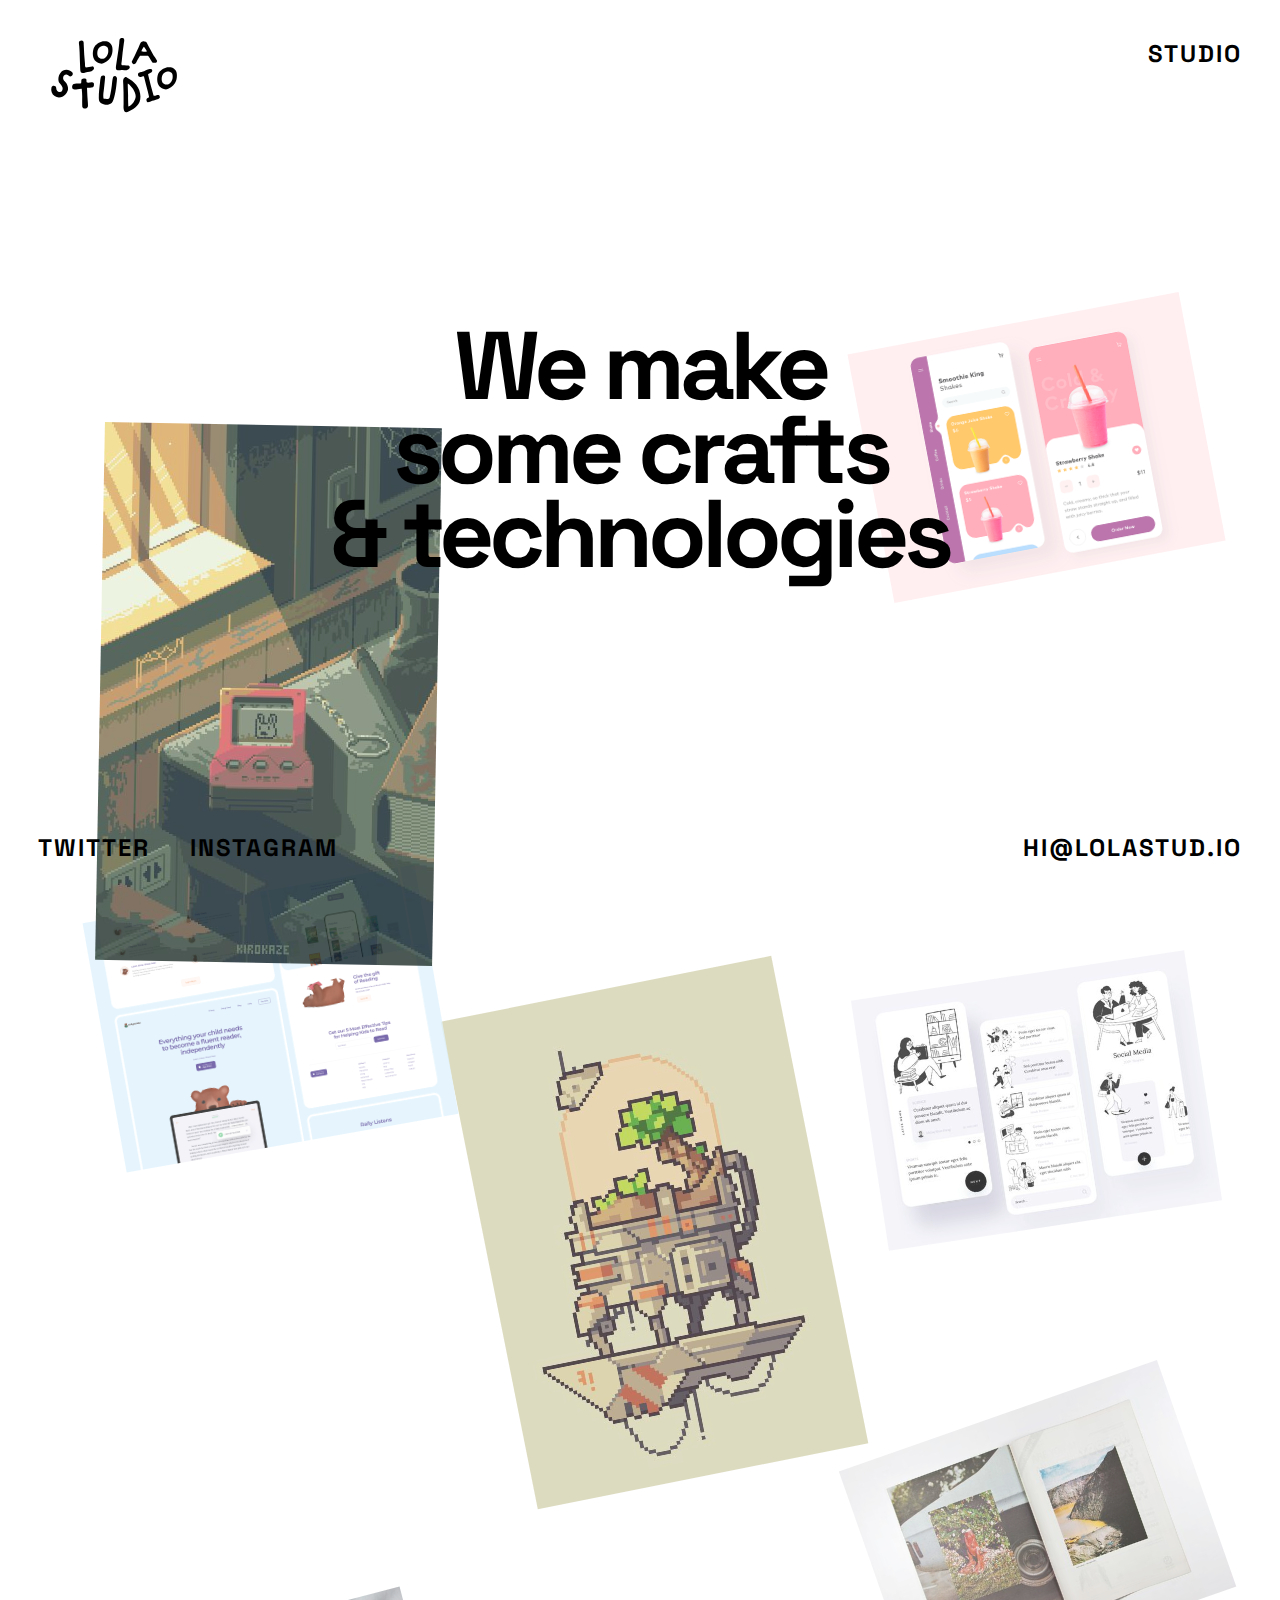
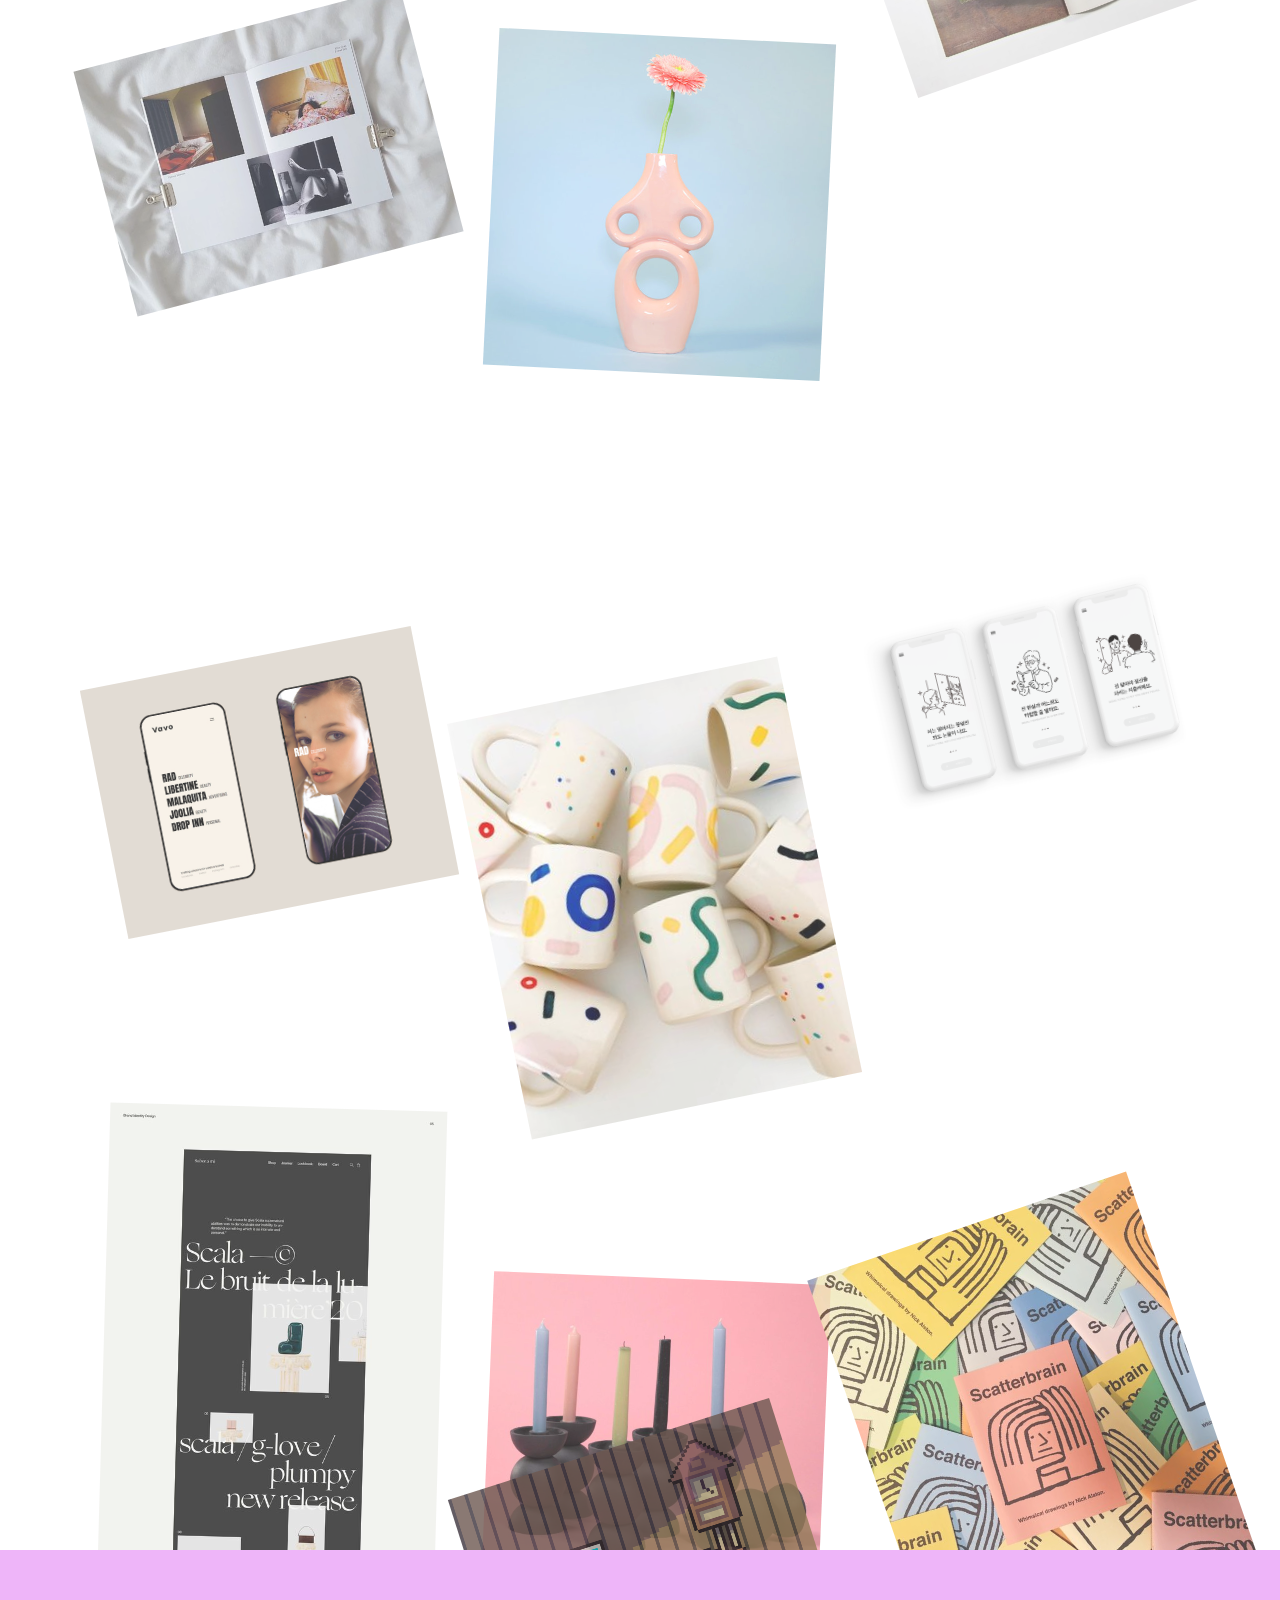
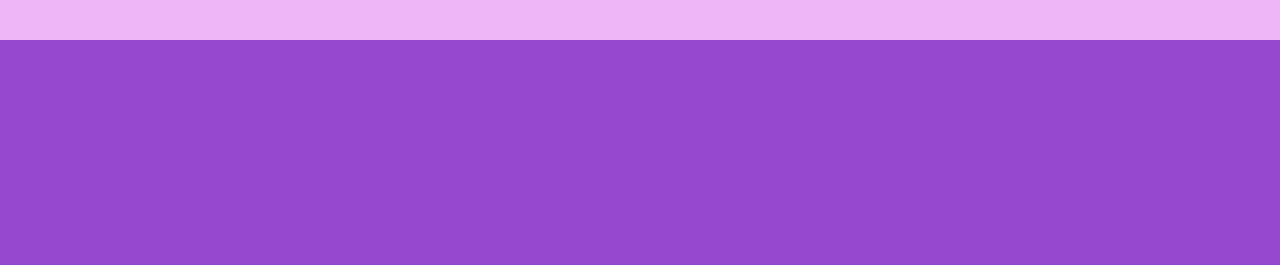
==== bruna/index.html @ c17fbe80 "demo" ====
<!DOCTYPE html>
<html lang="en">

<head>
    <meta charset="UTF-8">
    <meta name="viewport" content="width=device-width, initial-scale=1.0">
    <title>lola studio</title>
    <link rel="stylesheet" href="normalize.css">
    <link rel="stylesheet" href="index.css">
    <link rel="preconnect" href="https://fonts.gstatic.com">
    <link href="https://fonts.googleapis.com/css2?family=Space+Grotesk:wght@300;400;500;600;700&display=swap"
        rel="stylesheet">
</head>

<body>
    <div class="header">
        <a href="/"><img src="images/logo.svg" class="logo" /></a>
        <a class="__push-right">STUDIO</a>
    </div>
    <div class="hero">
        <div class="center">
            <h1>We make<br>some crafts<br>& technologies</h1>
        </div>
        <div class="bottom">
            <div class="social">
                <a>TWITTER</a>
                <a>INSTAGRAM</a>
            </div>
            <a class="email" mailto="hi@lolastud.io">HI@LOLASTUD.IO</a>
        </div>
    </div>
    <div class="padding-box"></div>
    <div class="studio"></div>
    <div class="footer"></div>

    <div class="absolute-bg js-bg">
        <img src="images/ceramic3.jpg"/>
        <img src="images/others.jpg"/>
        <img src="images/app3.jpg"/>
        <img src="images/pixelart.jpg"/>
        <img src="images/app2.webp"/>
        <img src="images/app4.webp"/>
        <img src="images/hardware.jpg"/>
        <img src="images/app5.webp"/>
        <img src="images/app7.png"/>
        <img src="images/book.jpg"/>
        <img src="images/ceramic.jpg"/>
        <img src="images/site3.jpg"/>
        <img src="images/ceramic4.jpg"/>
        <img src="images/here.webp"/>
        <img src="images/others2.jpg"/>
        <img src="images/pixelart2.gif"/>
        <img src="images/pixelart3.gif"/>
        <img src="images/app.webp"/>
        <img src="images/site.jpg"/>
        <img src="images/site2.jpg"/>
        <img src="images/app6.jpg"/>
        <img src="images/ceramic2.jpg"/>
        <img src="images/site6.jpg"/>
    </div>
</body>
<script src="index.js"></script>

</html>
---- bruna/index.css ----
* {
    font-family: "Space Grotesk", sans-serif;
    -webkit-user-select: none; /* Safari */
    -ms-user-select: none; /* IE 10 and IE 11 */
    user-select: none; /* Standard syntax */
}

body {
    width: 100vw;
    overflow-x: hidden;
    box-sizing: border-box;
    padding: 0;
    margin: 0;
}

a {
    font-weight: bold;
    text-transform: uppercase;
    font-size: 24px;
    letter-spacing: 2px;
    font-stretch: expanded;
    /* transform: scale(1.1, 1); */
}

.header {
    width: 100%;
    height: 108px;
    display: flex;
    align-items: center;
    justify-content: center;
    position: relative;
    box-sizing: border-box;
    padding: 38px;
}

.header a {
    display: flex;
    align-items: center;
    justify-content: center;
    height: 100%;
}

.header .__push-right {
    margin-left: auto;
}

.hero {
    width: 100%;
    height: calc(100vh - 108px);
    position: relative;
    z-index: 20;
}

.hero .bottom {
    position: absolute;
    bottom: 0;
    left: 0;
    width: 100%;
    display: flex;
    box-sizing: border-box;
    padding: 38px;
}

.hero .bottom .email {
    margin-left: auto;
}

.hero .bottom .social a {
    margin-right: 36px;
}

.hero .center {
    width: 100%;
    height: calc(100% - 108px);
    display: flex;
    align-items: center;
    justify-content: center;
}

.center h1 {
    font-size: 96px;
    width: 720px;
    text-align: center;
    letter-spacing: -5px;
    line-height: 84px;
}

.logo {
    height: 152px;
    margin-top: 42px;
}

.padding-box {
    width: 100%;
    height: 250vh;
}

.studio {
    z-index: 20;
    background: #eeb5f9;
    box-sizing: border-box;
    padding: 45px;
    position: relative;
}

.footer {
    height: 25vh;
    background: #9649cd;
    z-index: 20;
    position: relative;
}

.absolute-bg {
    width: 100vw;
    position: absolute;
    top: 0;
    left: 0;
    z-index: 10;
    overflow: hidden;
}

.absolute-bg img {
    display: none;
    opacity: 0.8;
}

.absolute-bg img.__active {
    display: block;
    position: absolute;
    transition: 0.2s ease opacity;
}

.absolute-bg img:hover {
    opacity: 1;
    transition: 0.2s ease opacity;
}

.absolute-bg img.ease {
    transition: 0.2s ease all;
}
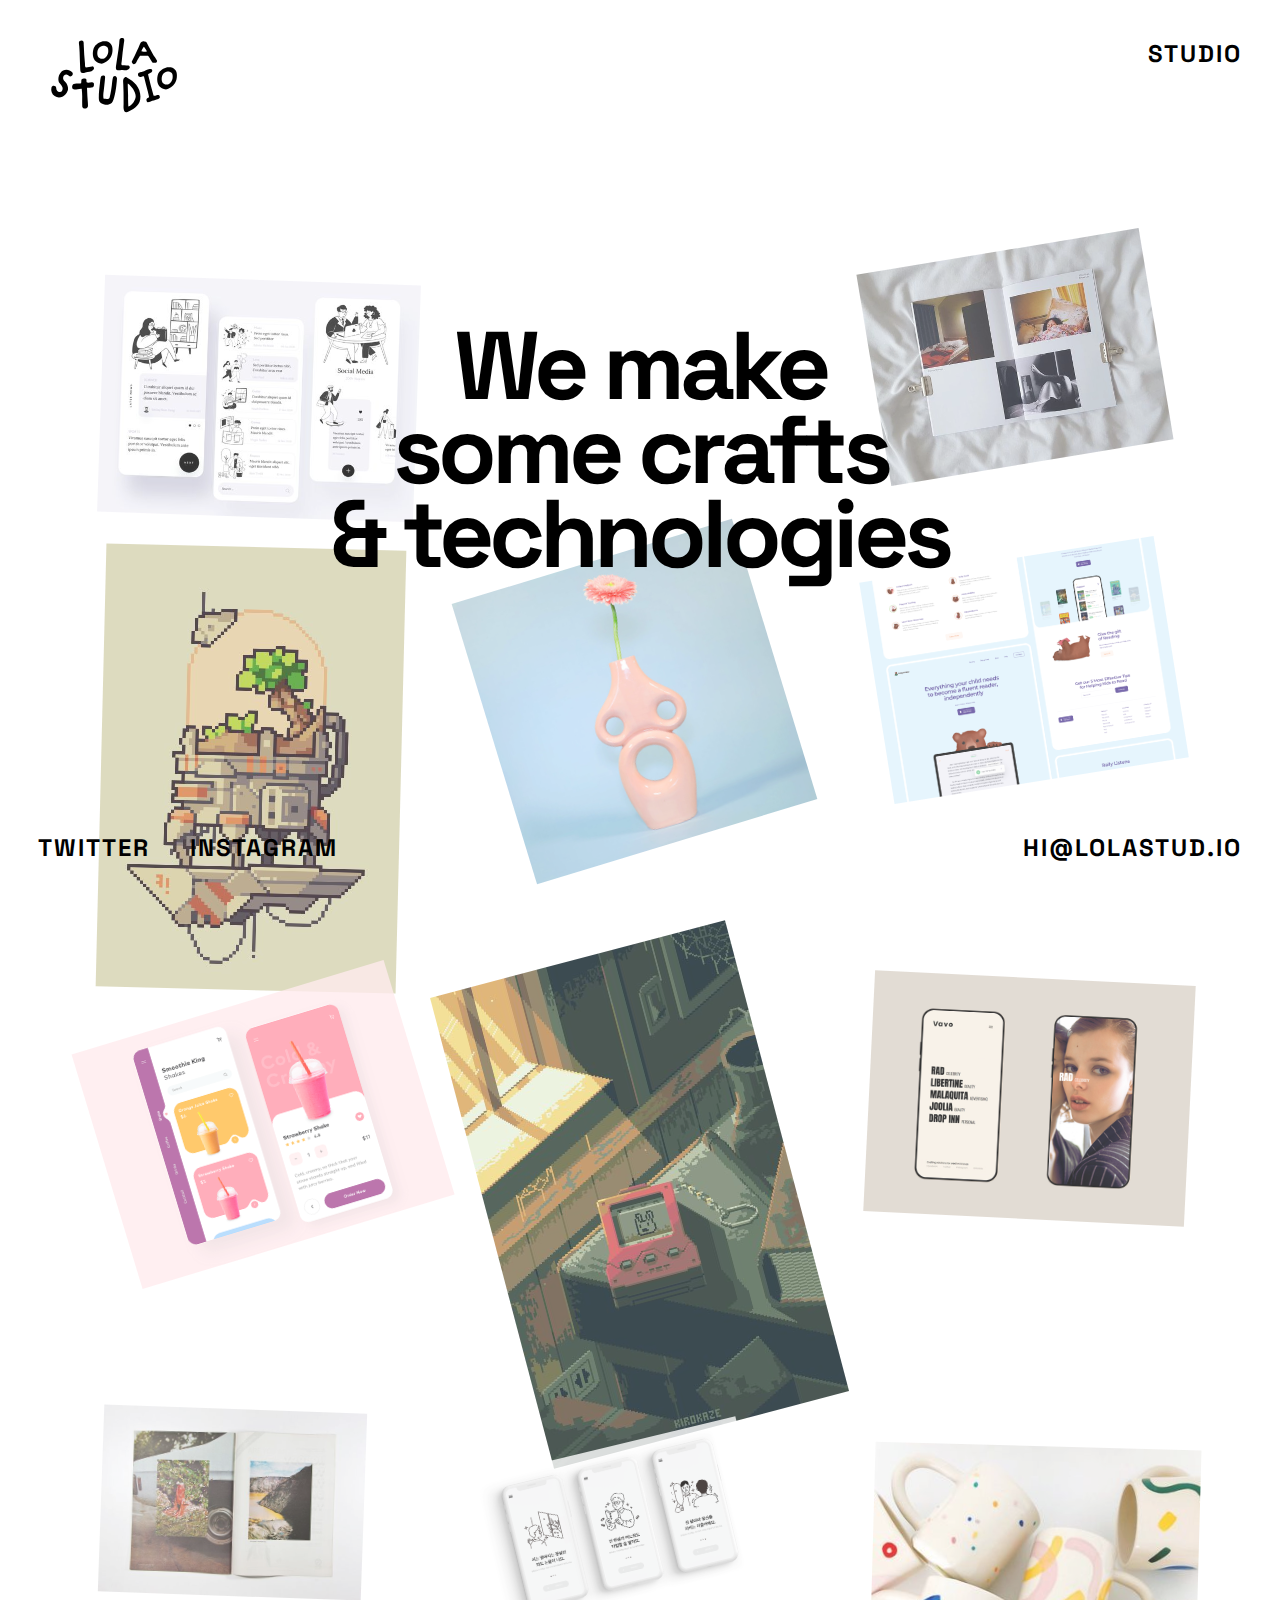
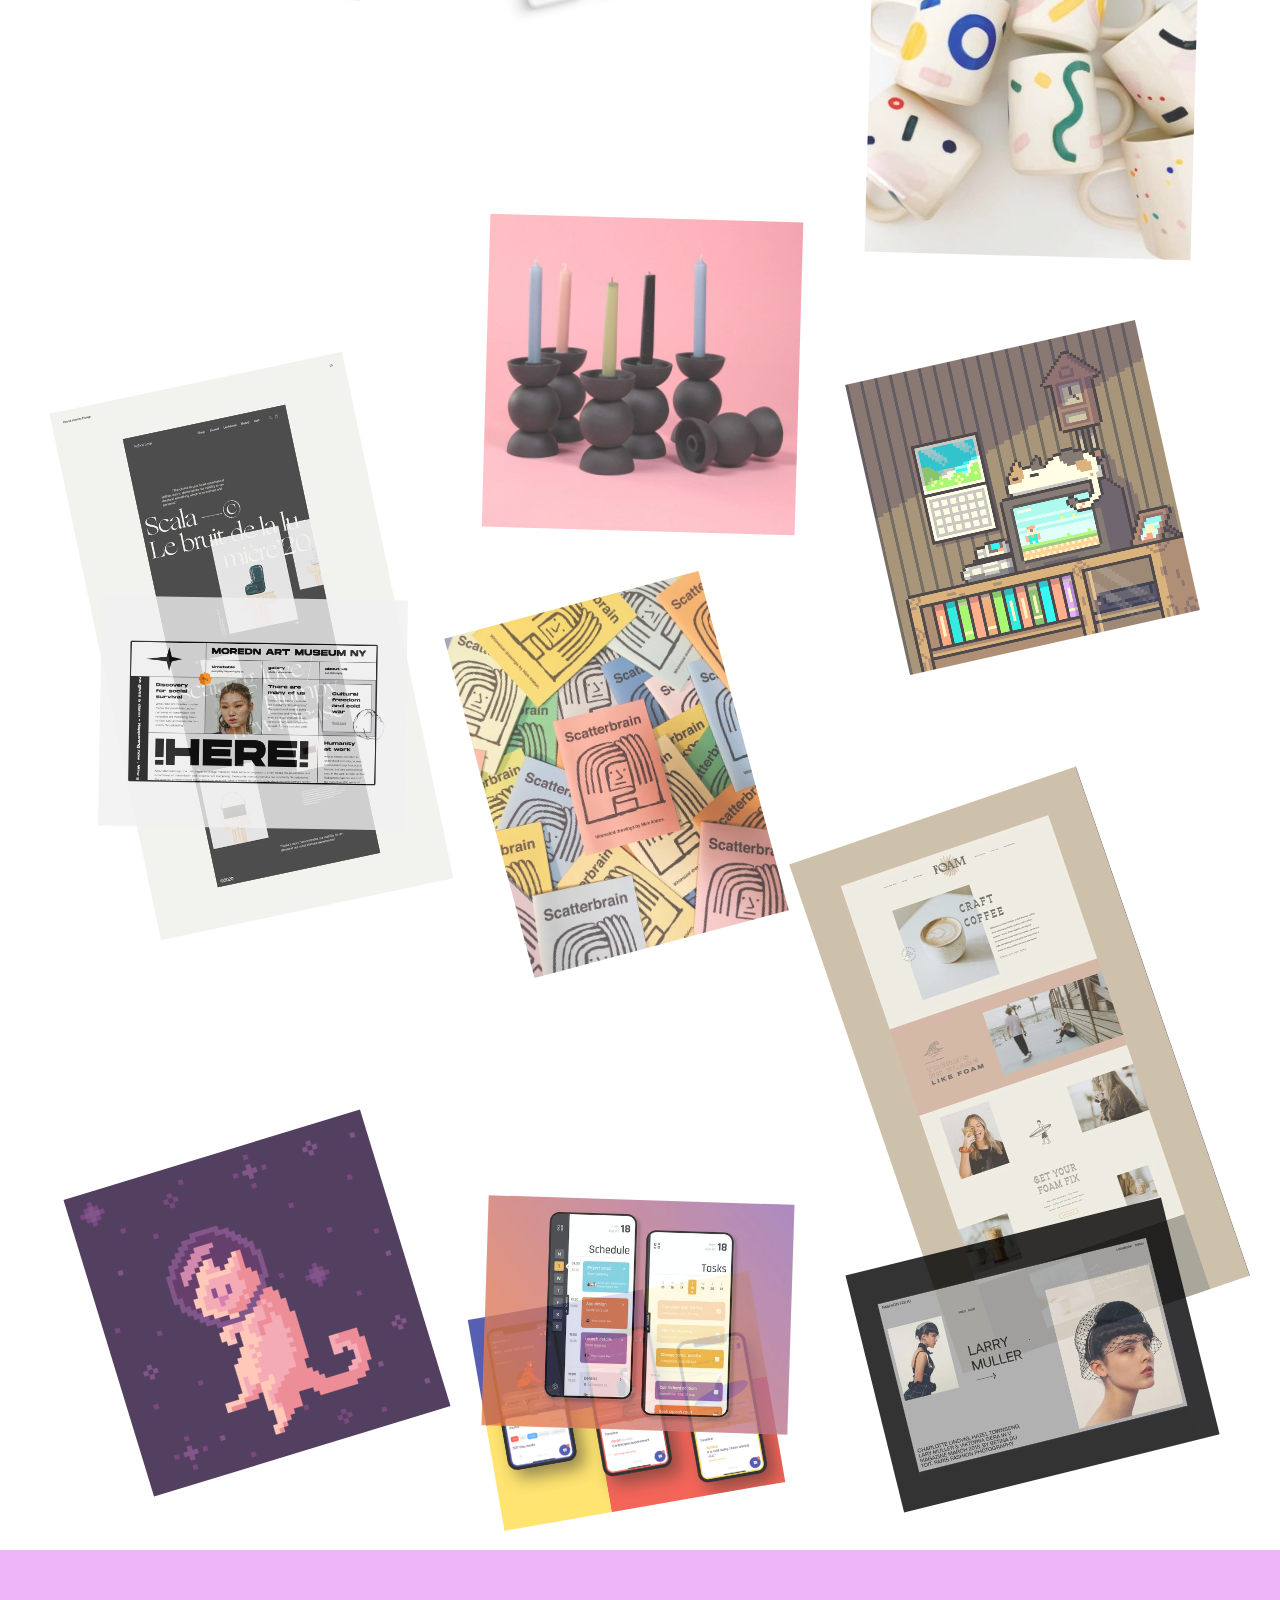
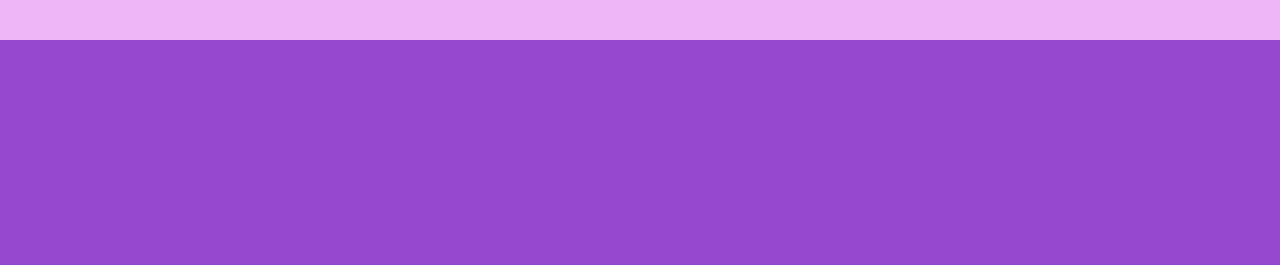
==== commit 6c46375e: "wip" ====
--- a/bruna/index.html
+++ b/bruna/index.html
@@ -56,7 +56,7 @@
         <img src="images/site2.jpg"/>
         <img src="images/app6.jpg"/>
         <img src="images/ceramic2.jpg"/>
-        <img src="images/site6.jpg"/>
+        <!-- <img src="images/site6.jpg"/> -->
     </div>
 </body>
 <script src="index.js"></script>
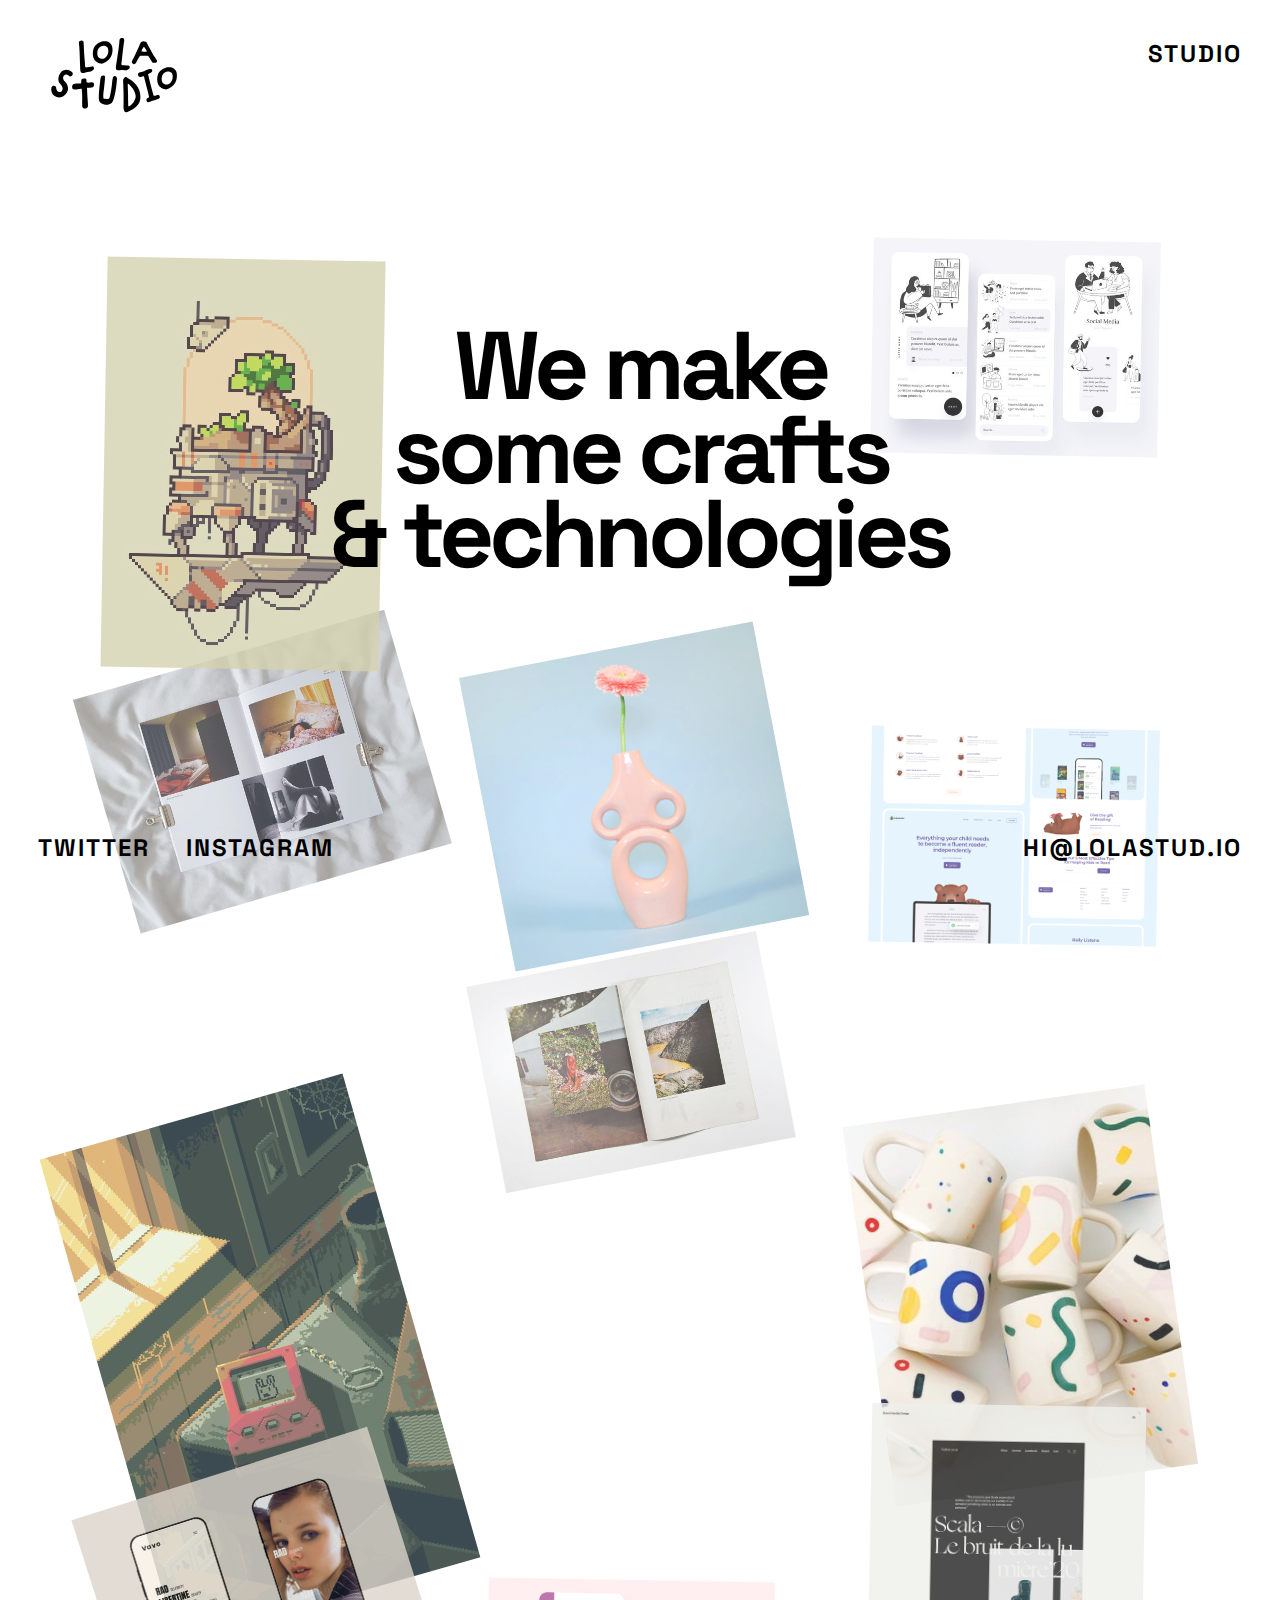
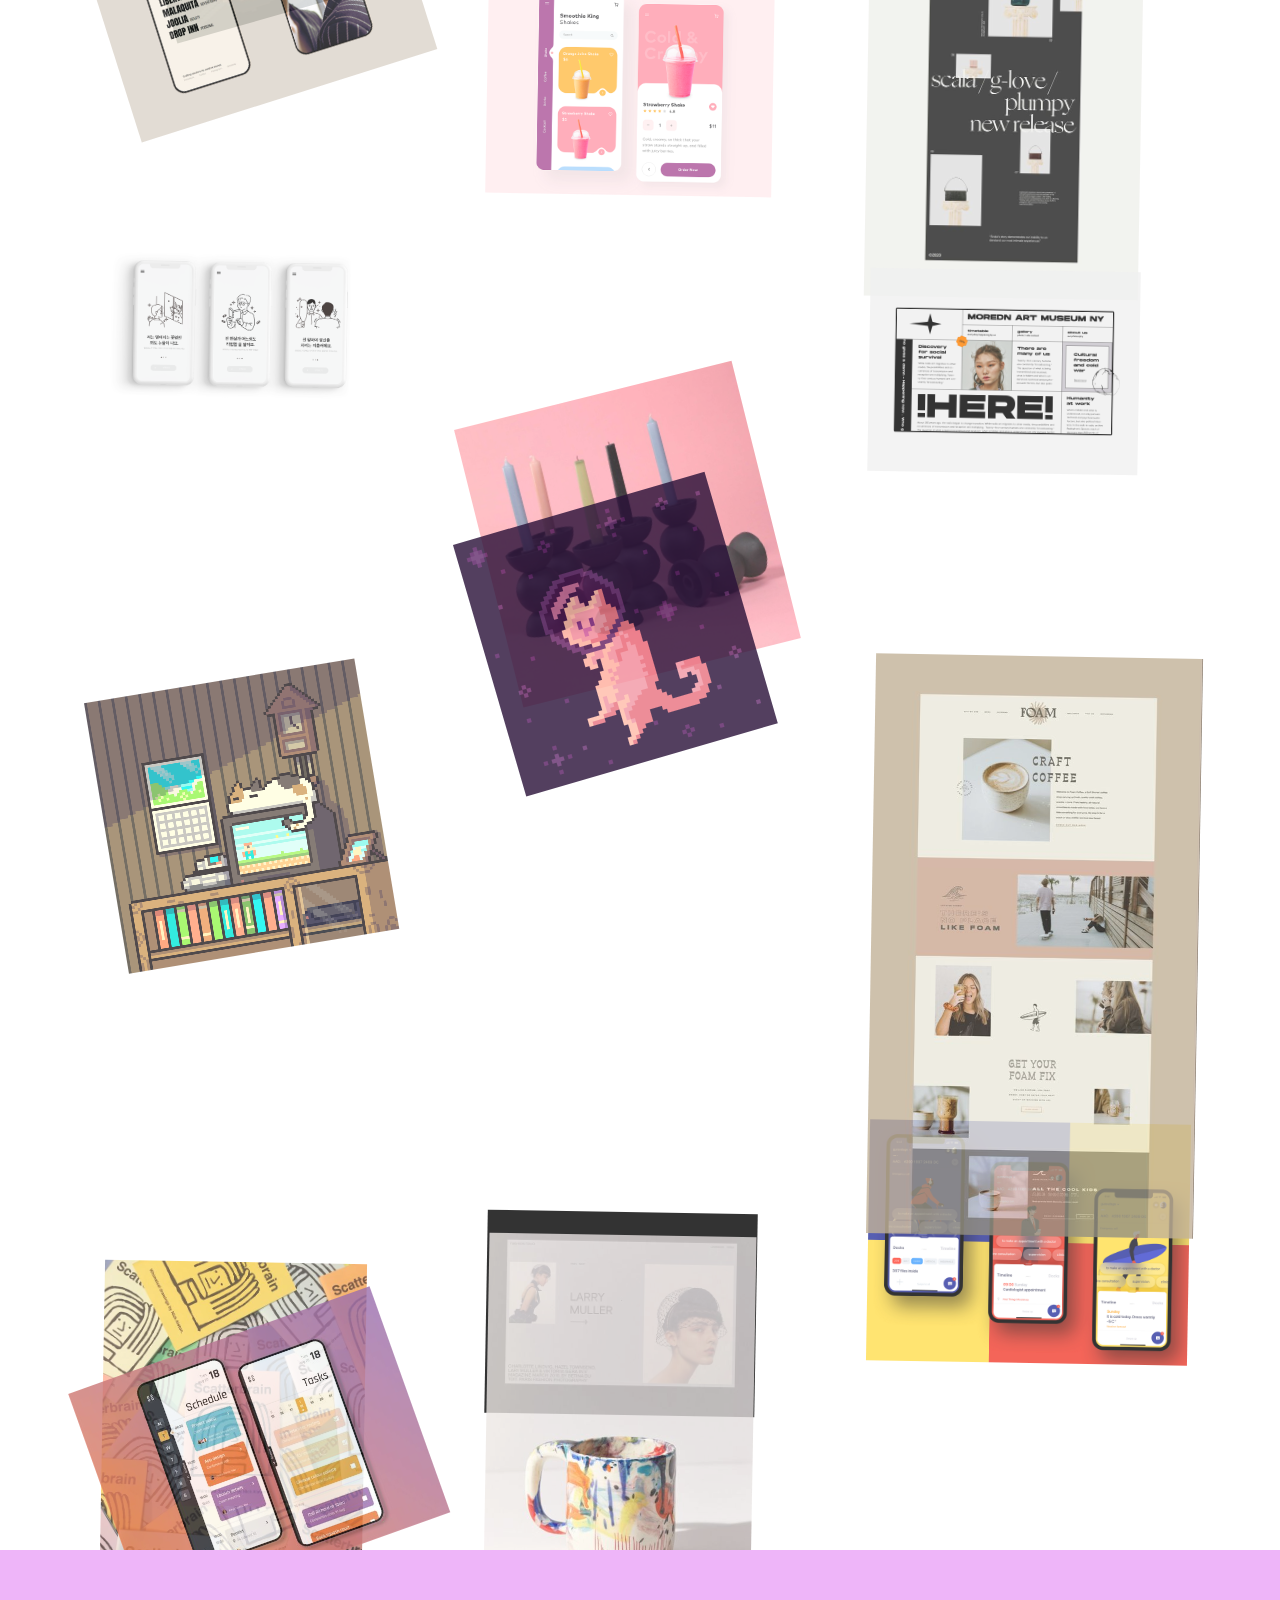
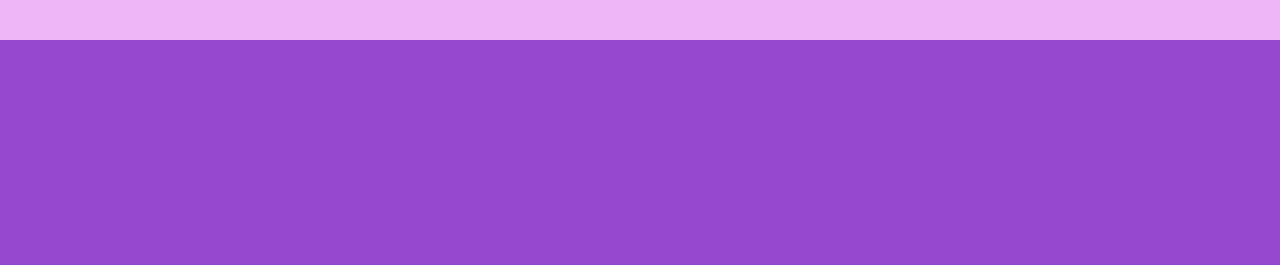
==== commit f96b7e53: "wip" ====
--- a/bruna/index.html
+++ b/bruna/index.html
@@ -10,12 +10,14 @@
     <link rel="preconnect" href="https://fonts.gstatic.com">
     <link href="https://fonts.googleapis.com/css2?family=Space+Grotesk:wght@300;400;500;600;700&display=swap"
         rel="stylesheet">
+    <link rel="shortcut icon" href="/favicon.ico" type="image/x-icon">
+    <link rel="icon" href="/favicon.ico" type="image/x-icon">
 </head>
 
 <body>
     <div class="header">
         <a href="/"><img src="images/logo.svg" class="logo" /></a>
-        <a class="__push-right">STUDIO</a>
+        <div class="js-change __push-right"><a>STUDIO</a></div>
     </div>
     <div class="hero">
         <div class="center">
@@ -23,10 +25,10 @@
         </div>
         <div class="bottom">
             <div class="social">
-                <a>TWITTER</a>
-                <a>INSTAGRAM</a>
-            </div>
-            <a class="email" mailto="hi@lolastud.io">HI@LOLASTUD.IO</a>
+                <div class="js-change"><a>TWITTER</a></div>
+                <div class="js-change"><a>INSTAGRAM</a></div>
+            </div>
+            <div class="js-change email"><a mailto="hi@lolastud.io">HI@LOLASTUD.IO</a></div>
         </div>
     </div>
     <div class="padding-box"></div>
@@ -34,31 +36,208 @@
     <div class="footer"></div>
 
     <div class="absolute-bg js-bg">
-        <img src="images/ceramic3.jpg"/>
-        <img src="images/others.jpg"/>
-        <img src="images/app3.jpg"/>
-        <img src="images/pixelart.jpg"/>
-        <img src="images/app2.webp"/>
-        <img src="images/app4.webp"/>
-        <img src="images/hardware.jpg"/>
-        <img src="images/app5.webp"/>
-        <img src="images/app7.png"/>
-        <img src="images/book.jpg"/>
-        <img src="images/ceramic.jpg"/>
-        <img src="images/site3.jpg"/>
-        <img src="images/ceramic4.jpg"/>
-        <img src="images/here.webp"/>
-        <img src="images/others2.jpg"/>
-        <img src="images/pixelart2.gif"/>
-        <img src="images/pixelart3.gif"/>
-        <img src="images/app.webp"/>
-        <img src="images/site.jpg"/>
-        <img src="images/site2.jpg"/>
-        <img src="images/app6.jpg"/>
-        <img src="images/ceramic2.jpg"/>
+        <div class="draggable js-draggable">
+            <div class="relative-container">
+                <img src="images/ceramic3.jpg" />
+                <div class="description">
+                    <h4>Ceramic</h4>
+                    <p class="description">Lorem ipsum description</p>
+                </div>
+            </div>
+        </div>
+        <div class="draggable js-draggable">
+            <div class="relative-container">
+                <img src="images/others.jpg" />
+                <div class="description">
+                    <h4>Others</h4>
+                    <p class="description">Lorem ipsum description</p>
+                </div>
+            </div>
+        </div>
+        <div class="draggable js-draggable">
+            <div class="relative-container">
+                <img src="images/app3.jpg" />
+                <div class="description">
+                    <h4>App</h4>
+                    <p class="description">Lorem ipsum description</p>
+                </div>
+            </div>
+        </div>
+        <div class="draggable js-draggable">
+            <div class="relative-container">
+                <img src="images/pixelart.jpg" />
+                <div class="description">
+                    <h4>Pixel art</h4>
+                    <p class="description">Lorem ipsum description</p>
+                </div>
+            </div>
+        </div>
+        <div class="draggable js-draggable">
+            <div class="relative-container">
+                <img src="images/app2.webp" />
+                <div class="description">
+                    <h4>App</h4>
+                    <p class="description">Lorem ipsum description</p>
+                </div>
+            </div>
+        </div>
+        <div class="draggable js-draggable">
+            <div class="relative-container">
+                <img src="images/app4.webp" />
+                <div class="description">
+                    <h4>App</h4>
+                    <p class="description">Lorem ipsum description</p>
+                </div>
+            </div>
+        </div>
+        <div class="draggable js-draggable">
+            <div class="relative-container">
+                <img src="images/hardware.jpg" />
+                <div class="description">
+                    <h4>Hardware</h4>
+                    <p class="description">Lorem ipsum description</p>
+                </div>
+            </div>
+        </div>
+        <div class="draggable js-draggable">
+            <div class="relative-container">
+                <img src="images/app5.webp" />
+                <div class="description">
+                    <h4>App</h4>
+                    <p class="description">Lorem ipsum description</p>
+                </div>
+            </div>
+        </div>
+        <div class="draggable js-draggable">
+            <div class="relative-container">
+                <img src="images/app7.png" />
+                <div class="description">
+                    <h4>App</h4>
+                    <p class="description">Lorem ipsum description</p>
+                </div>
+            </div>
+        </div>
+        <div class="draggable js-draggable">
+            <div class="relative-container">
+                <img src="images/book.jpg" />
+                <div class="description">
+                    <h4>Book</h4>
+                    <p class="description">Lorem ipsum description</p>
+                </div>
+            </div>
+        </div>
+        <div class="draggable js-draggable">
+            <div class="relative-container">
+                <img src="images/ceramic.jpg" />
+                <div class="description">
+                    <h4>Ceramic</h4>
+                    <p class="description">Lorem ipsum description</p>
+                </div>
+            </div>
+        </div>
+        <div class="draggable js-draggable">
+            <div class="relative-container">
+                <img src="images/site3.jpg" />
+                <div class="description">
+                    <h4>Web app</h4>
+                    <p class="description">Lorem ipsum description</p>
+                </div>
+            </div>
+        </div>
+        <div class="draggable js-draggable">
+            <div class="relative-container">
+                <img src="images/ceramic4.jpg" />
+                <div class="description">
+                    <h4>Ceramic</h4>
+                    <p class="description">Lorem ipsum description</p>
+                </div>
+            </div>
+        </div>
+        <div class="draggable js-draggable">
+            <div class="relative-container">
+                <img src="images/here.webp" />
+                <div class="description">
+                    <h4>Site</h4>
+                    <p class="description">Lorem ipsum description</p>
+                </div>
+            </div>
+        </div>
+        <div class="draggable js-draggable">
+            <div class="relative-container">
+                <img src="images/others2.jpg" />
+                <div class="description">
+                    <h4>Ceramic</h4>
+                    <p class="description">Lorem ipsum description</p>
+                </div>
+            </div>
+        </div>
+        <div class="draggable js-draggable">
+            <div class="relative-container">
+                <img src="images/pixelart2.gif" />
+                <div class="description">
+                    <h4>Pixel art</h4>
+                    <p class="description">Lorem ipsum description</p>
+                </div>
+            </div>
+        </div>
+        <div class="draggable js-draggable">
+            <div class="relative-container">
+                <img src="images/pixelart3.gif" />
+                <div class="description">
+                    <h4>Pixel art</h4>
+                    <p class="description">Lorem ipsum description</p>
+                </div>
+            </div>
+        </div>
+        <div class="draggable js-draggable">
+            <div class="relative-container">
+                <img src="images/app.webp" />
+                <div class="description">
+                    <h4>App</h4>
+                    <p class="description">Lorem ipsum description</p>
+                </div>
+            </div>
+        </div>
+        <div class="draggable js-draggable">
+            <div class="relative-container">
+                <img src="images/site.jpg" />
+                <div class="description">
+                    <h4>Web app</h4>
+                    <p class="description">Lorem ipsum description</p>
+                </div>
+            </div>
+        </div>
+        <div class="draggable js-draggable">
+            <div class="relative-container">
+                <img src="images/site2.jpg" />
+                <div class="description">
+                    <h4>Site</h4>
+                    <p class="description">Lorem ipsum description</p>
+                </div>
+            </div>
+        </div>
+        <div class="draggable js-draggable">
+            <div class="relative-container">
+                <img src="images/app6.jpg" />
+                <div class="description">
+                    <h4>App</h4>
+                    <p class="description">Lorem ipsum description</p>
+                </div>
+            </div>
+        </div>
+        <div class="draggable js-draggable">
+            <div class="relative-container">
+                <img src="images/ceramic2.jpg" />
+                <div class="description">
+                    <h4>Ceramic</h4>
+                    <p class="description">Lorem ipsum description</p>
+                </div>
+            </div>
+        </div>
         <!-- <img src="images/site6.jpg"/> -->
     </div>
 </body>
 <script src="index.js"></script>
+<script src="links.js"></script>
 
 </html>--- a/bruna/index.css
+++ b/bruna/index.css
@@ -3,6 +3,16 @@
     -webkit-user-select: none; /* Safari */
     -ms-user-select: none; /* IE 10 and IE 11 */
     user-select: none; /* Standard syntax */
+}
+
+span {
+    margin: 0;
+    padding: 0;
+    display: inline-block;
+}
+
+html {
+    cursor: url('images/cursor.png') 2 2, pointer;
 }
 
 body {
@@ -19,7 +29,11 @@
     font-size: 24px;
     letter-spacing: 2px;
     font-stretch: expanded;
+    cursor: pointer;
     /* transform: scale(1.1, 1); */
+}
+
+a:hover {
 }
 
 .header {
@@ -31,6 +45,7 @@
     position: relative;
     box-sizing: border-box;
     padding: 38px;
+    z-index: 20;
 }
 
 .header a {
@@ -63,6 +78,10 @@
 
 .hero .bottom .email {
     margin-left: auto;
+}
+
+.hero .bottom .social {
+    display: flex;
 }
 
 .hero .bottom .social a {
@@ -119,22 +138,62 @@
     overflow: hidden;
 }
 
-.absolute-bg img {
+.absolute-bg .draggable {
     display: none;
     opacity: 0.8;
 }
 
-.absolute-bg img.__active {
+.absolute-bg .draggable.__active {
     display: block;
     position: absolute;
     transition: 0.2s ease opacity;
+    cursor: grabbing;
 }
 
-.absolute-bg img:hover {
+.absolute-bg .draggable:hover {
+    opacity: 1;
+    transition: 0.2s ease opacity;
+    cursor: grab;
+}
+
+.absolute-bg .draggable:hover .description {
     opacity: 1;
     transition: 0.2s ease opacity;
 }
 
-.absolute-bg img.ease {
+.absolute-bg .draggable.ease {
     transition: 0.2s ease all;
-}+}
+
+.absolute-bg .draggable .relative-container {
+    position: relative;
+    width: 100%;
+    height: 100%;
+}
+
+.absolute-bg .draggable .relative-container img {
+    /* width: 100%;
+    height: 100%; */
+}
+
+.absolute-bg .draggable .description {
+    position: absolute;
+    bottom: 0;
+    left: 0;
+    box-sizing: border-box;
+    padding-left: 32px;
+    padding-right: 32px;
+    padding-bottom: 16px;
+    width: 100%;
+    height: auto;
+    opacity: 0;
+    transition: 0.2s ease opacity;
+    -webkit-box-shadow: inset 0px -120px 38px -20px rgba(255, 255, 255, 1);
+    -moz-box-shadow: inset 0px -120px 38px -20px rgba(255, 255, 255, 1);
+    box-shadow: inset 0px -120px 38px -20px rgba(255, 255, 255, 1);
+}
+
+.absolute-bg .draggable .description h4 {
+    font-size: 32px;
+    margin-bottom: 44px;
+}
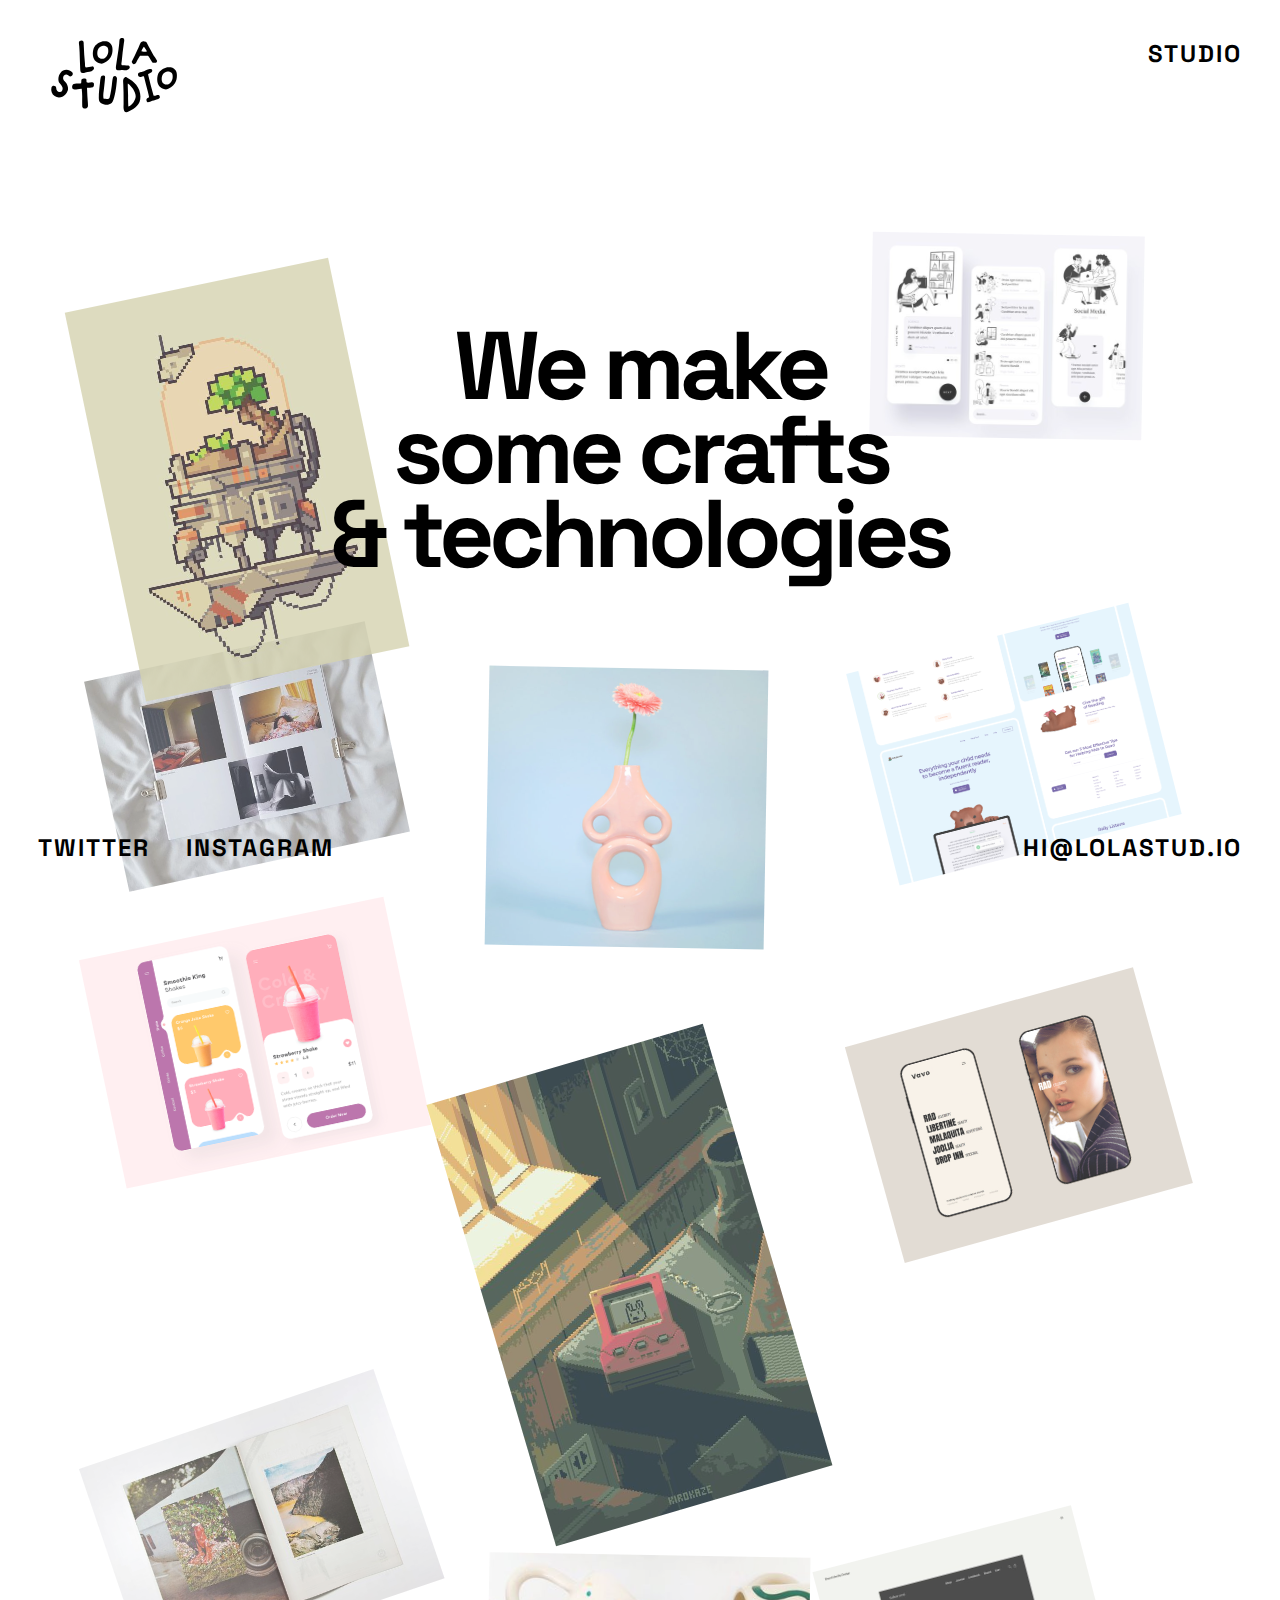
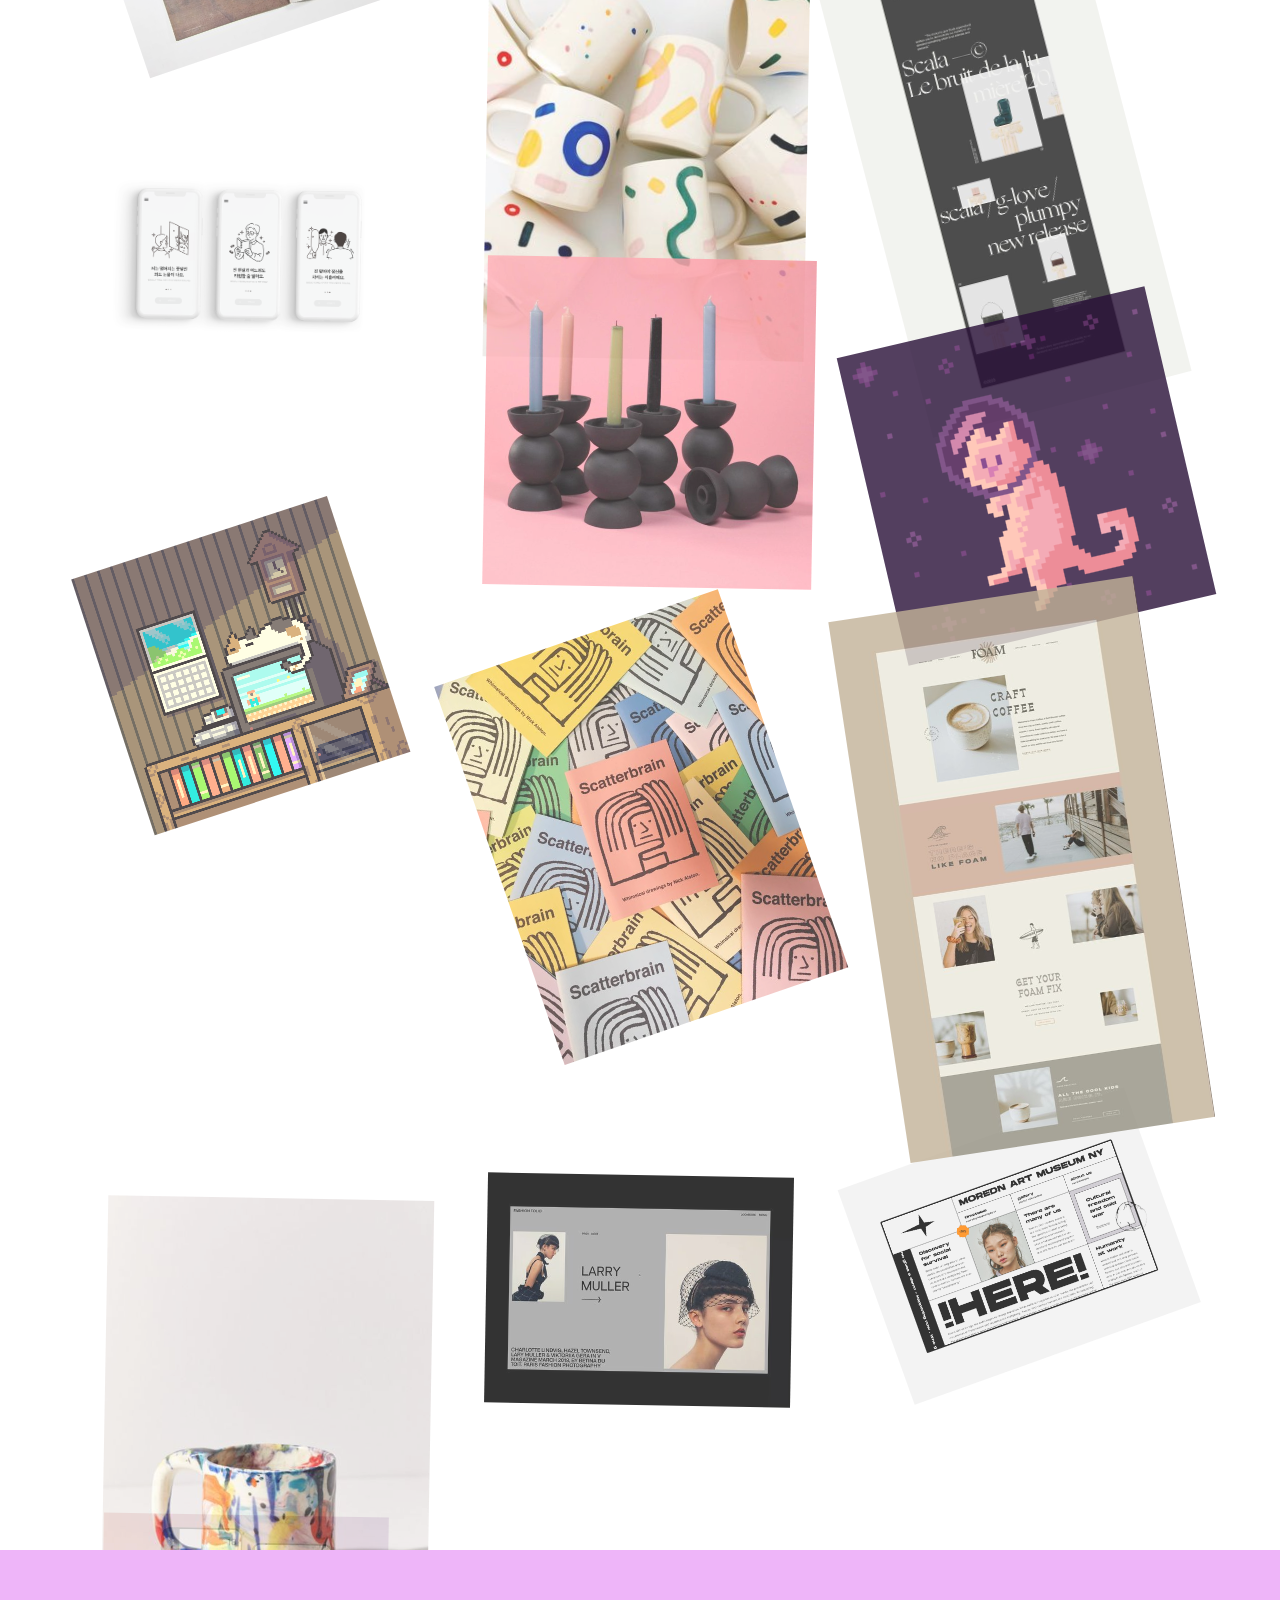
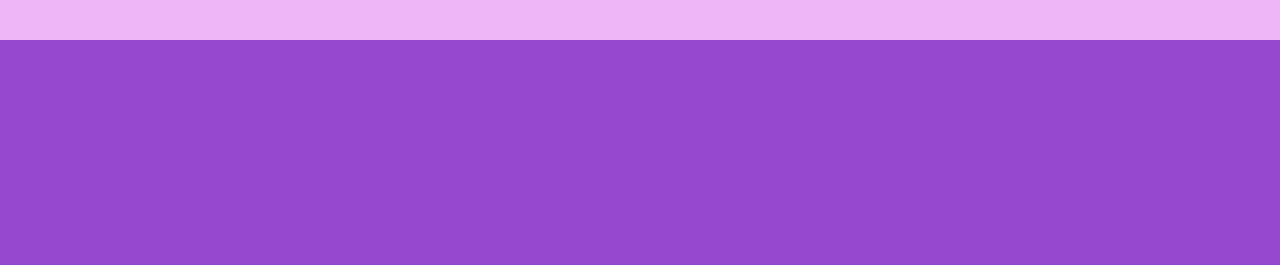
==== commit cd128a4f: "favicon" ====
--- a/bruna/index.html
+++ b/bruna/index.html
@@ -10,8 +10,8 @@
     <link rel="preconnect" href="https://fonts.gstatic.com">
     <link href="https://fonts.googleapis.com/css2?family=Space+Grotesk:wght@300;400;500;600;700&display=swap"
         rel="stylesheet">
-    <link rel="shortcut icon" href="/favicon.ico" type="image/x-icon">
-    <link rel="icon" href="/favicon.ico" type="image/x-icon">
+    <link rel="shortcut icon" href="favicon.ico" type="image/x-icon">
+    <link rel="icon" href="favicon.ico" type="image/x-icon">
 </head>
 
 <body>
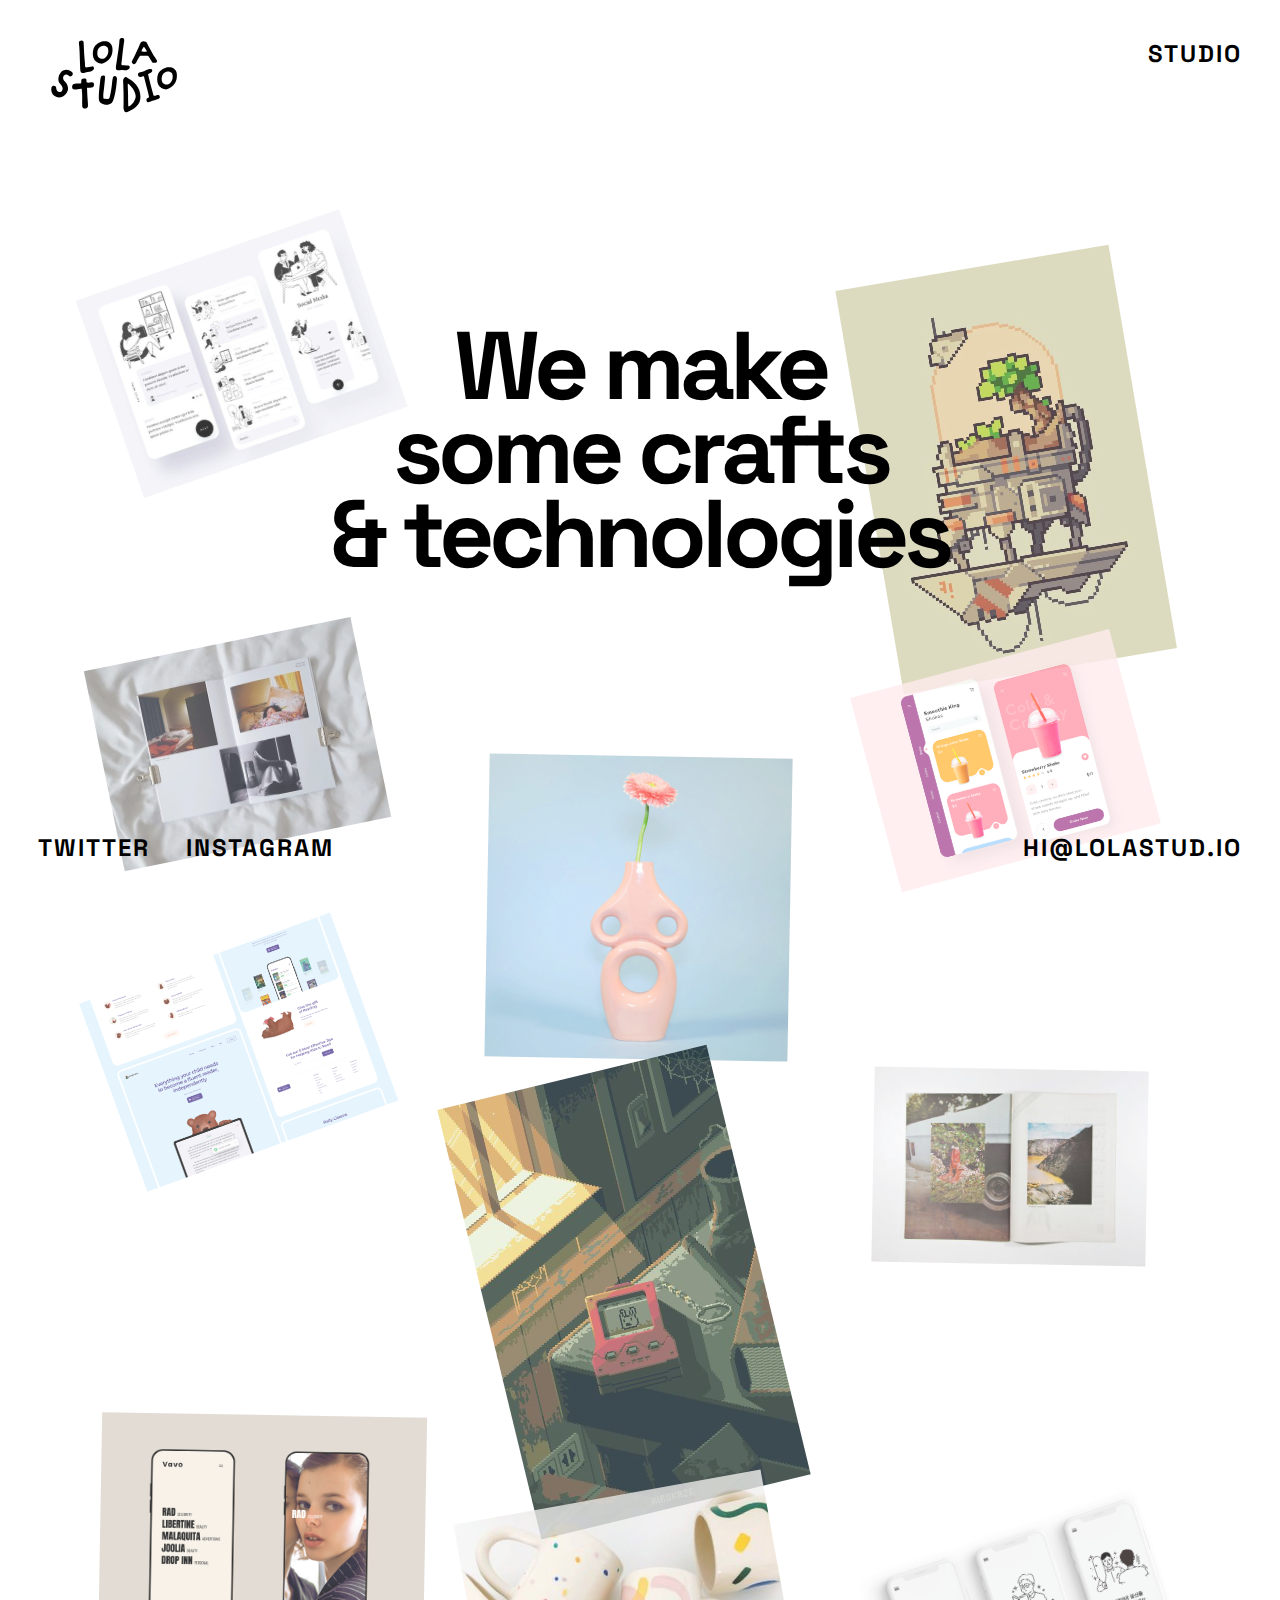
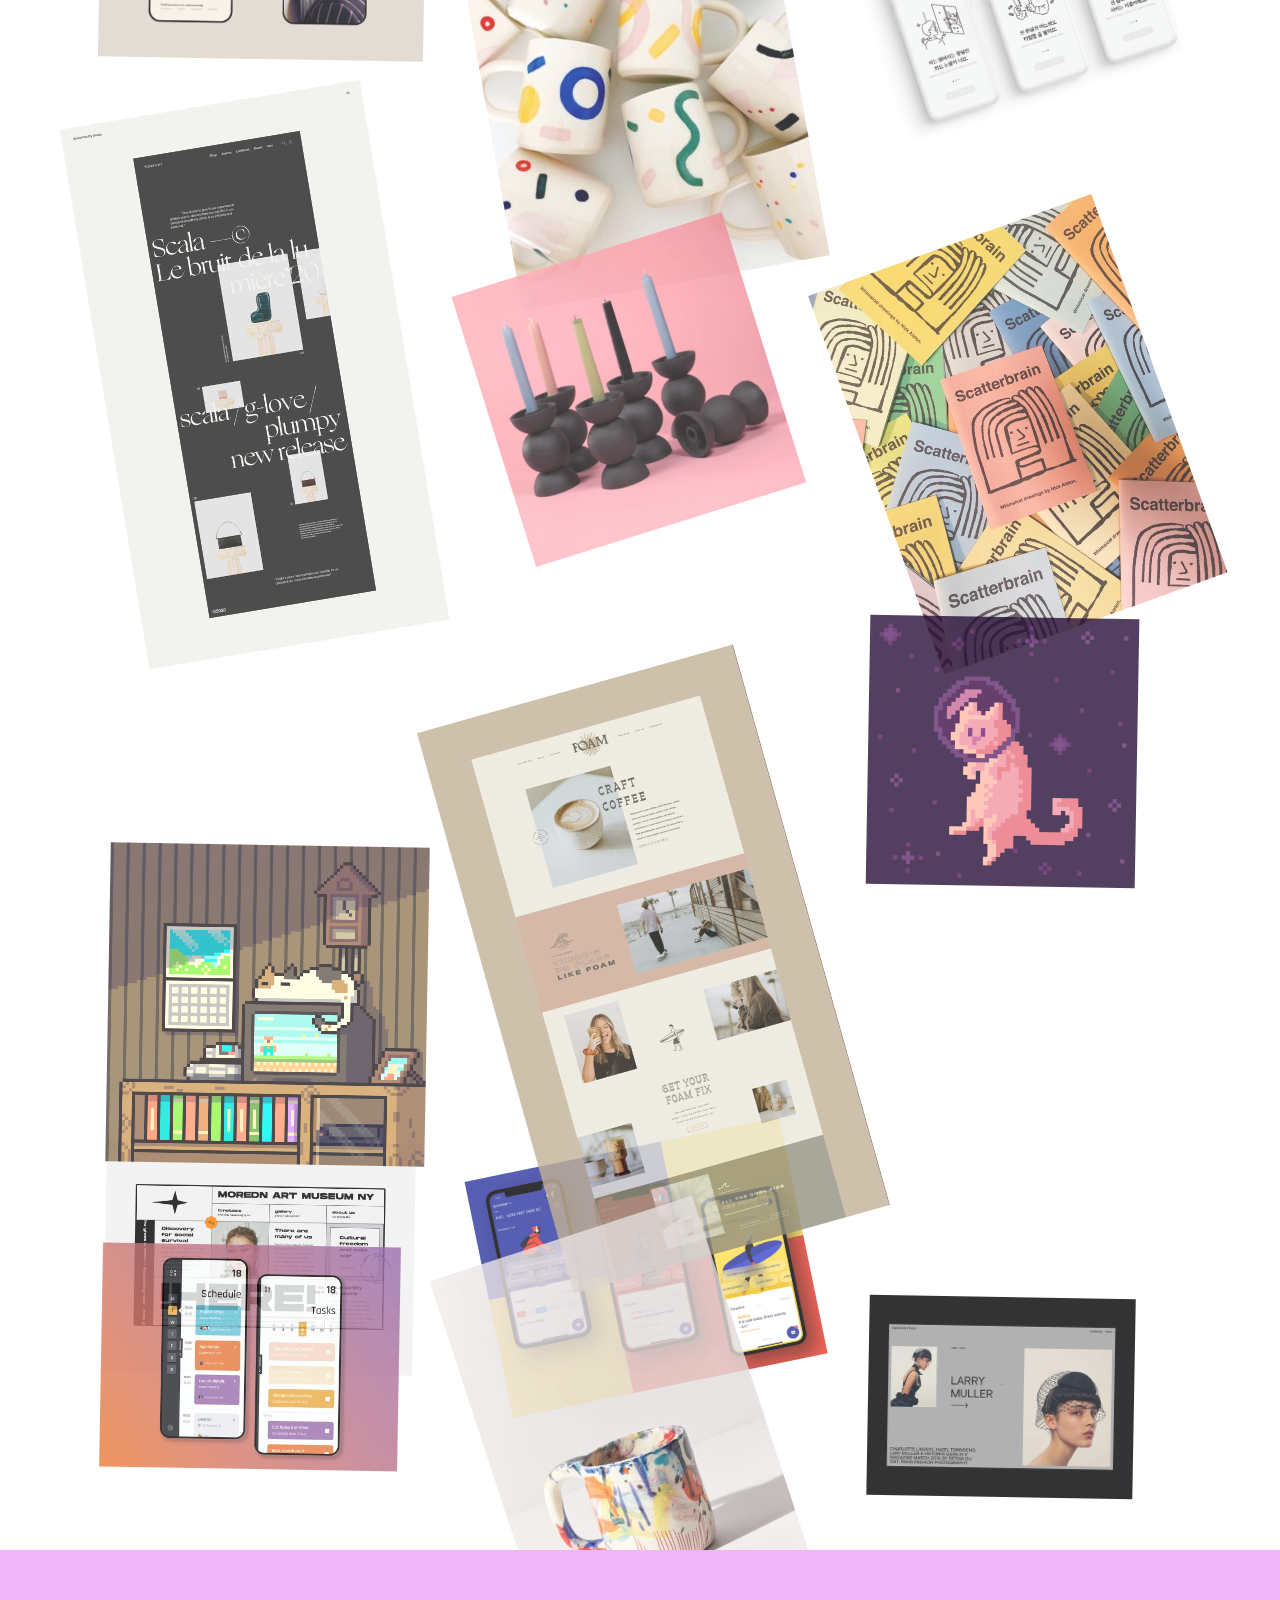
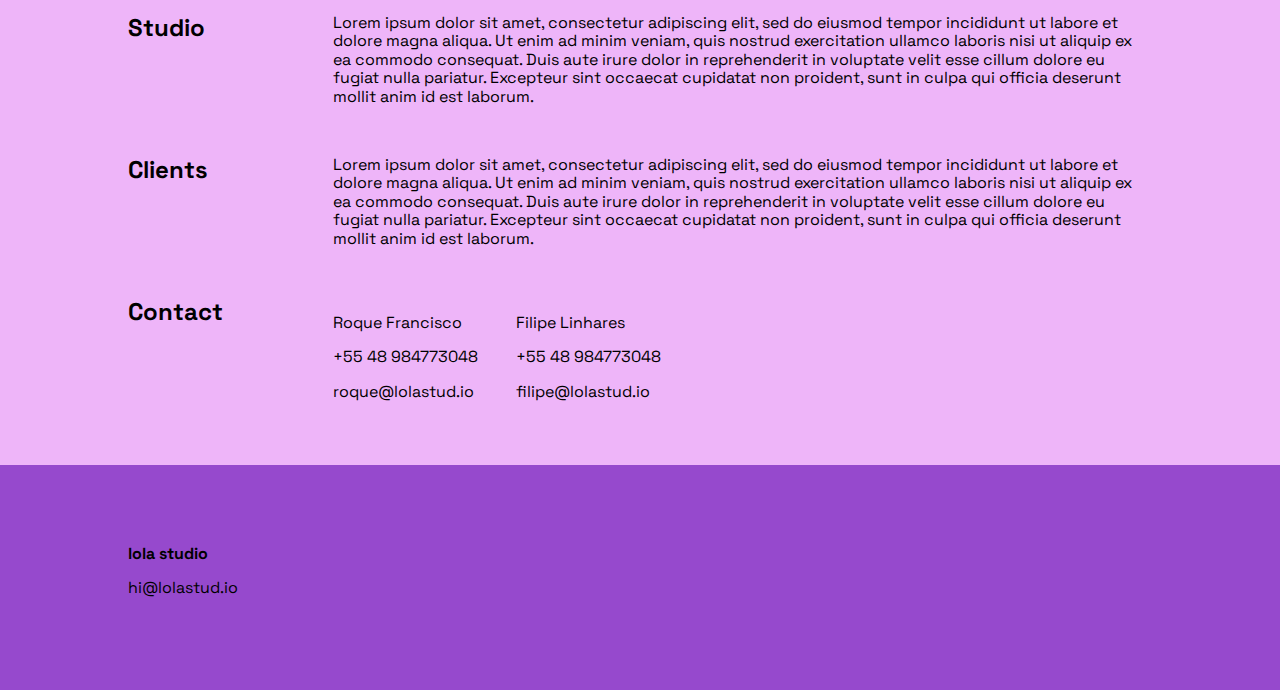
==== commit 2a2e070f: "content" ====
--- a/bruna/index.html
+++ b/bruna/index.html
@@ -32,8 +32,42 @@
         </div>
     </div>
     <div class="padding-box"></div>
-    <div class="studio"></div>
-    <div class="footer"></div>
+    <div class="studio" id="studio">
+        <div class="section">
+            <p class="title">Studio</p>
+            <div class="content">
+                Lorem ipsum dolor sit amet, consectetur adipiscing elit, sed do eiusmod tempor incididunt ut labore et dolore magna aliqua. Ut enim ad minim veniam, quis nostrud exercitation ullamco laboris nisi ut aliquip ex ea commodo consequat. Duis aute irure dolor in reprehenderit in voluptate velit esse cillum dolore eu fugiat nulla pariatur. Excepteur sint occaecat cupidatat non proident, sunt in culpa qui officia deserunt mollit anim id est laborum.
+            </div>
+        </div>
+        <div class="section">
+            <p class="title">Clients</p>
+            <div class="content">
+                Lorem ipsum dolor sit amet, consectetur adipiscing elit, sed do eiusmod tempor incididunt ut labore et dolore magna aliqua. Ut enim ad minim veniam, quis nostrud exercitation ullamco laboris nisi ut aliquip ex ea commodo consequat. Duis aute irure dolor in reprehenderit in voluptate velit esse cillum dolore eu fugiat nulla pariatur. Excepteur sint occaecat cupidatat non proident, sunt in culpa qui officia deserunt mollit anim id est laborum.
+            </div>
+        </div>
+
+        <div class="section __no-mb">
+            <p class="title">Contact</p>
+            <div class="content">
+                <div class="mid">
+                    <p>Roque Francisco</p>
+                    <p>+55 48 984773048</p>
+                    <p>roque@lolastud.io</p>
+                </div>
+                <div class="mid">
+                    <p>Filipe Linhares</p>
+                    <p>+55 48 984773048</p>
+                    <p>filipe@lolastud.io</p>
+                </div>
+            </div>
+        </div>
+    </div>
+    <div class="footer">
+        <div class="section">
+            <p><b>lola studio</b></p>
+            <p>hi@lolastud.io</p>
+        </div>
+    </div>
 
     <div class="absolute-bg js-bg">
         <div class="draggable js-draggable">
--- a/bruna/index.css
+++ b/bruna/index.css
@@ -118,7 +118,9 @@
     z-index: 20;
     background: #eeb5f9;
     box-sizing: border-box;
-    padding: 45px;
+    padding: 10vw;
+    padding-top: 5vw;
+    padding-bottom: 5vw;
     position: relative;
 }
 
@@ -127,6 +129,11 @@
     background: #9649cd;
     z-index: 20;
     position: relative;
+    margin-top: -16px;
+    padding: 10vw;
+    padding-top: 5vw;
+    padding-bottom: 5vw;
+    box-sizing: border-box;
 }
 
 .absolute-bg {
@@ -197,3 +204,30 @@
     font-size: 32px;
     margin-bottom: 44px;
 }
+
+.studio .section {
+    display: flex;
+    width: 100%;
+    margin-bottom: 50px;
+}
+
+.studio .section .title {
+    width: 20%;
+    font-weight: bold;
+    font-size: 24px;
+    margin: 0;
+}
+
+.studio .section .content {
+    display: flex;
+    min-width: 80%;
+    max-width: 80%;
+}
+
+.studio .section .content .mid {
+    margin-right: 3vw;
+}
+
+.__no-mb {
+    margin-bottom: 0 !important;
+}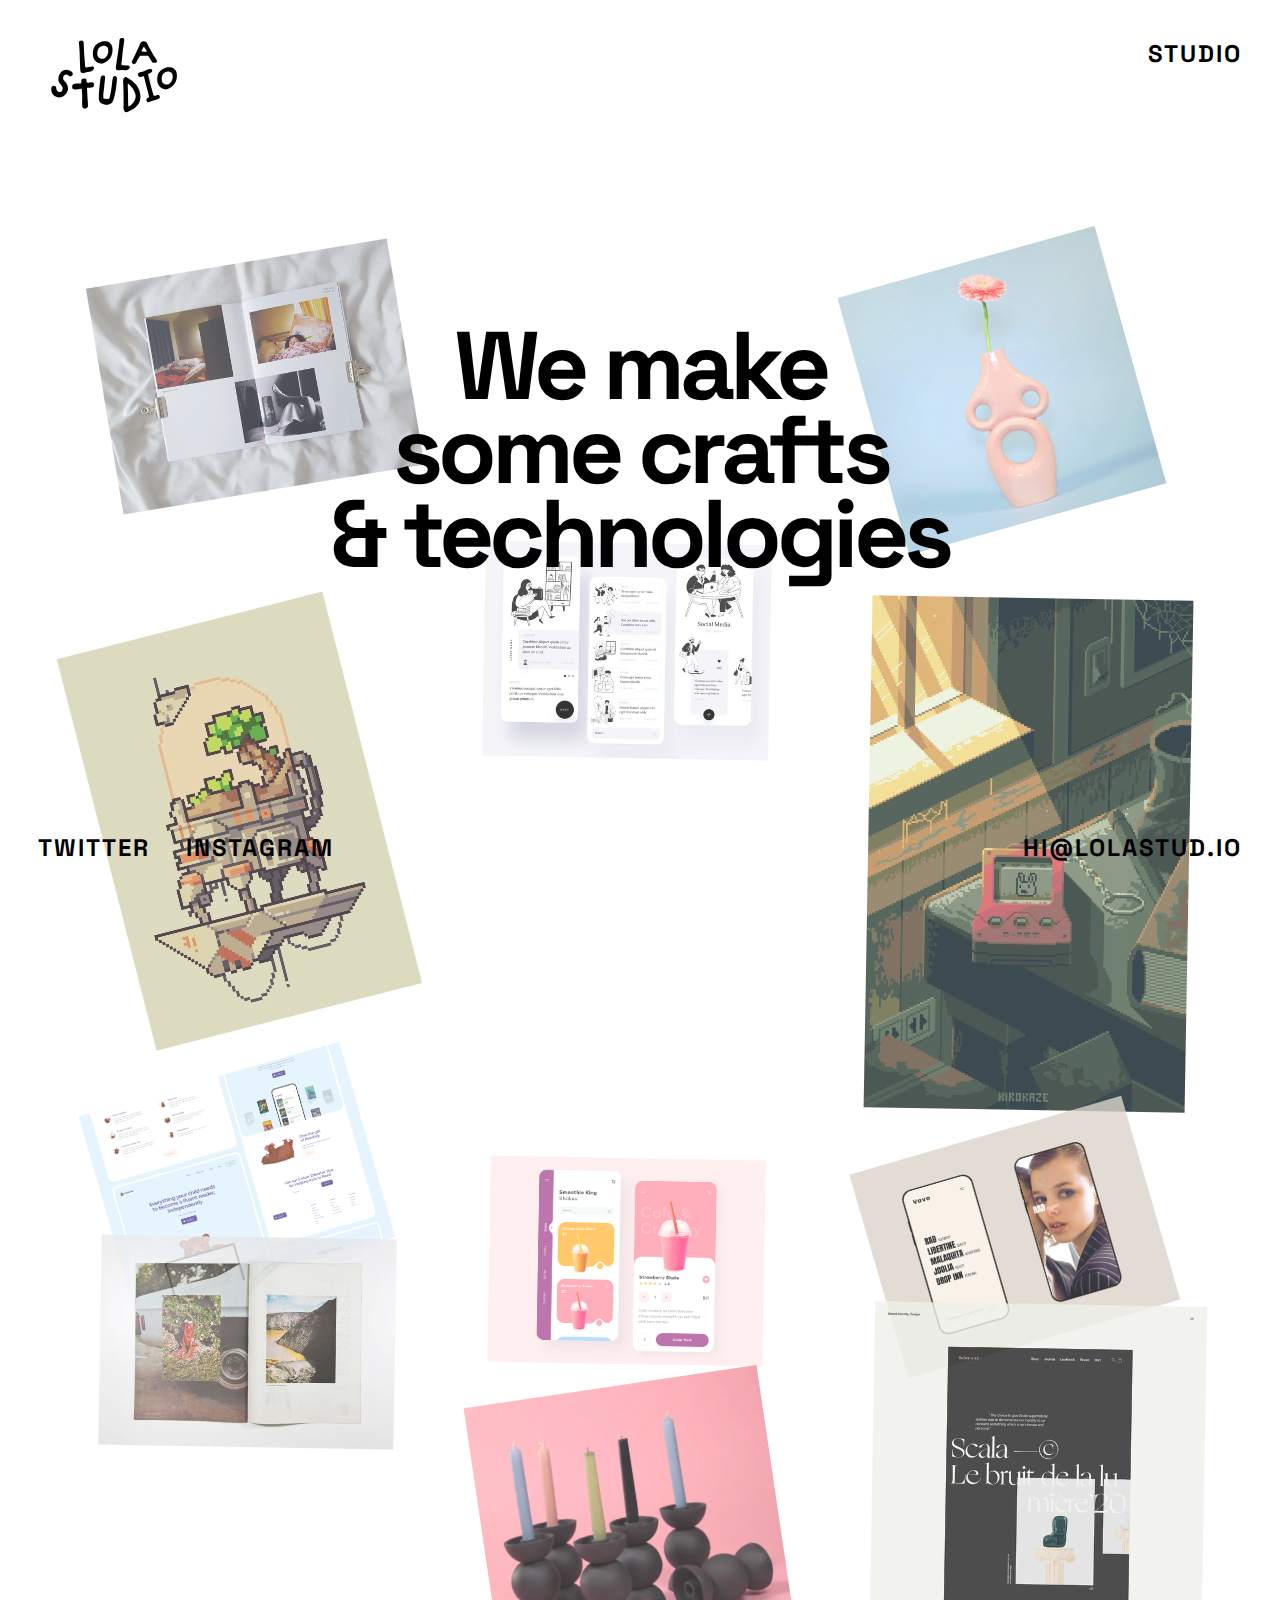
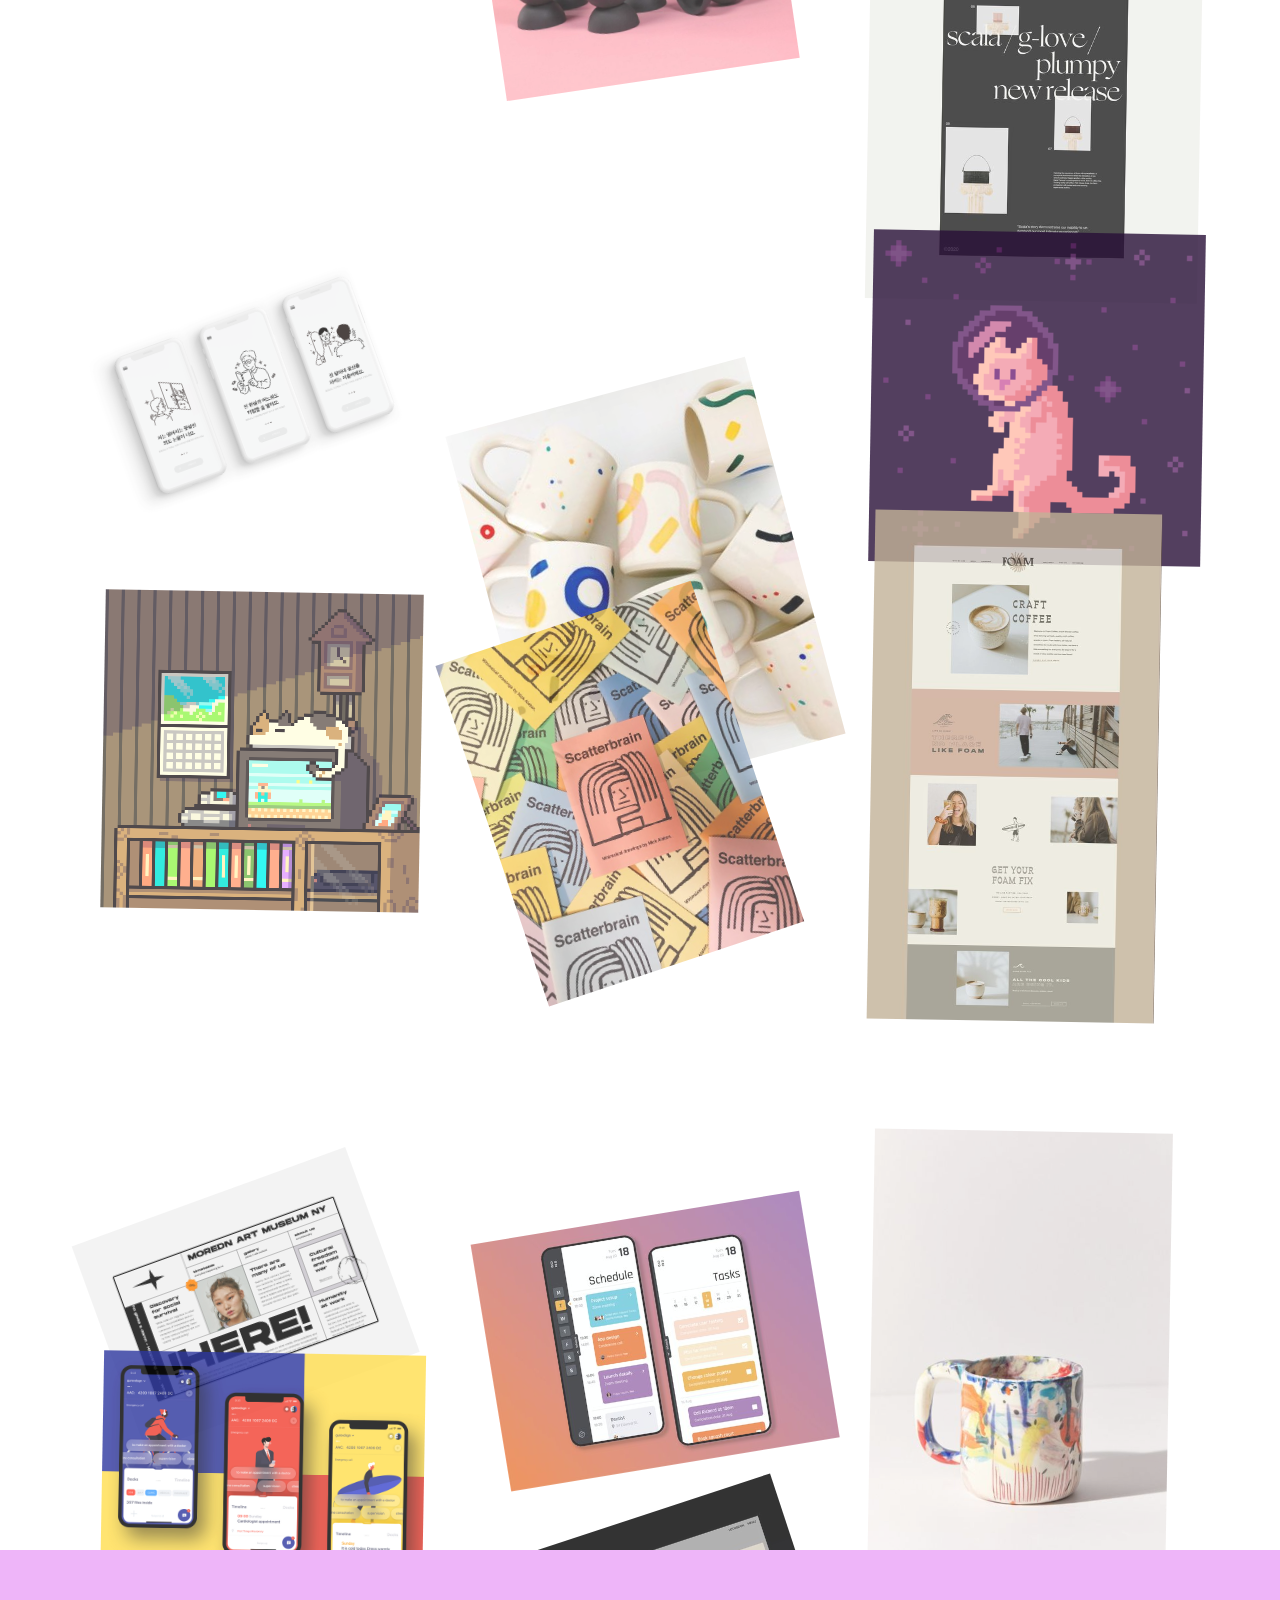
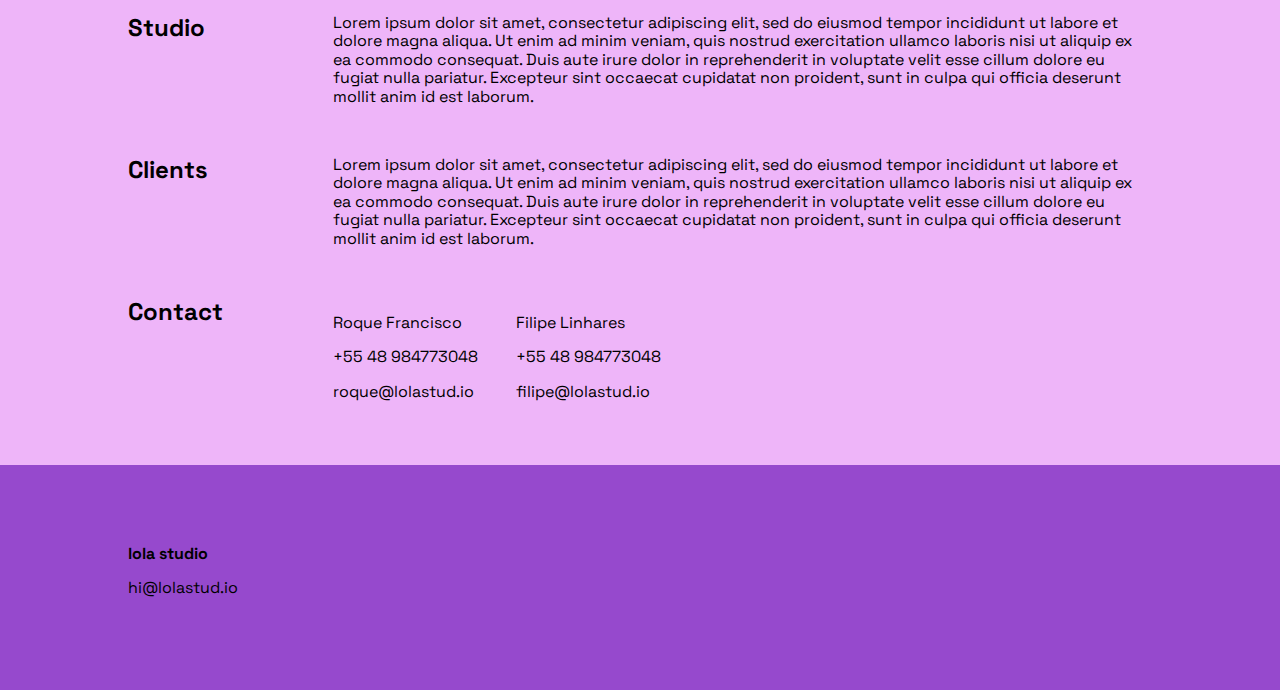
==== commit 22d5cd88: "add scroll to" ====
--- a/bruna/index.html
+++ b/bruna/index.html
@@ -16,8 +16,8 @@
 
 <body>
     <div class="header">
-        <a href="/"><img src="images/logo.svg" class="logo" /></a>
-        <div class="js-change __push-right"><a>STUDIO</a></div>
+        <a href="./"><img src="images/logo.svg" class="logo" /></a>
+        <div class="js-change __push-right js-studio"><a>STUDIO</a></div>
     </div>
     <div class="hero">
         <div class="center">
--- a/bruna/index.css
+++ b/bruna/index.css
@@ -21,6 +21,7 @@
     box-sizing: border-box;
     padding: 0;
     margin: 0;
+    scroll-behavior: smooth;
 }
 
 a {
@@ -107,6 +108,13 @@
 .logo {
     height: 152px;
     margin-top: 42px;
+    transform: scale(1);
+    transition: .2s ease-out all;
+}
+
+.logo:hover {
+    transform: scale(1.1);
+    transition: .1s ease-in all;
 }
 
 .padding-box {
